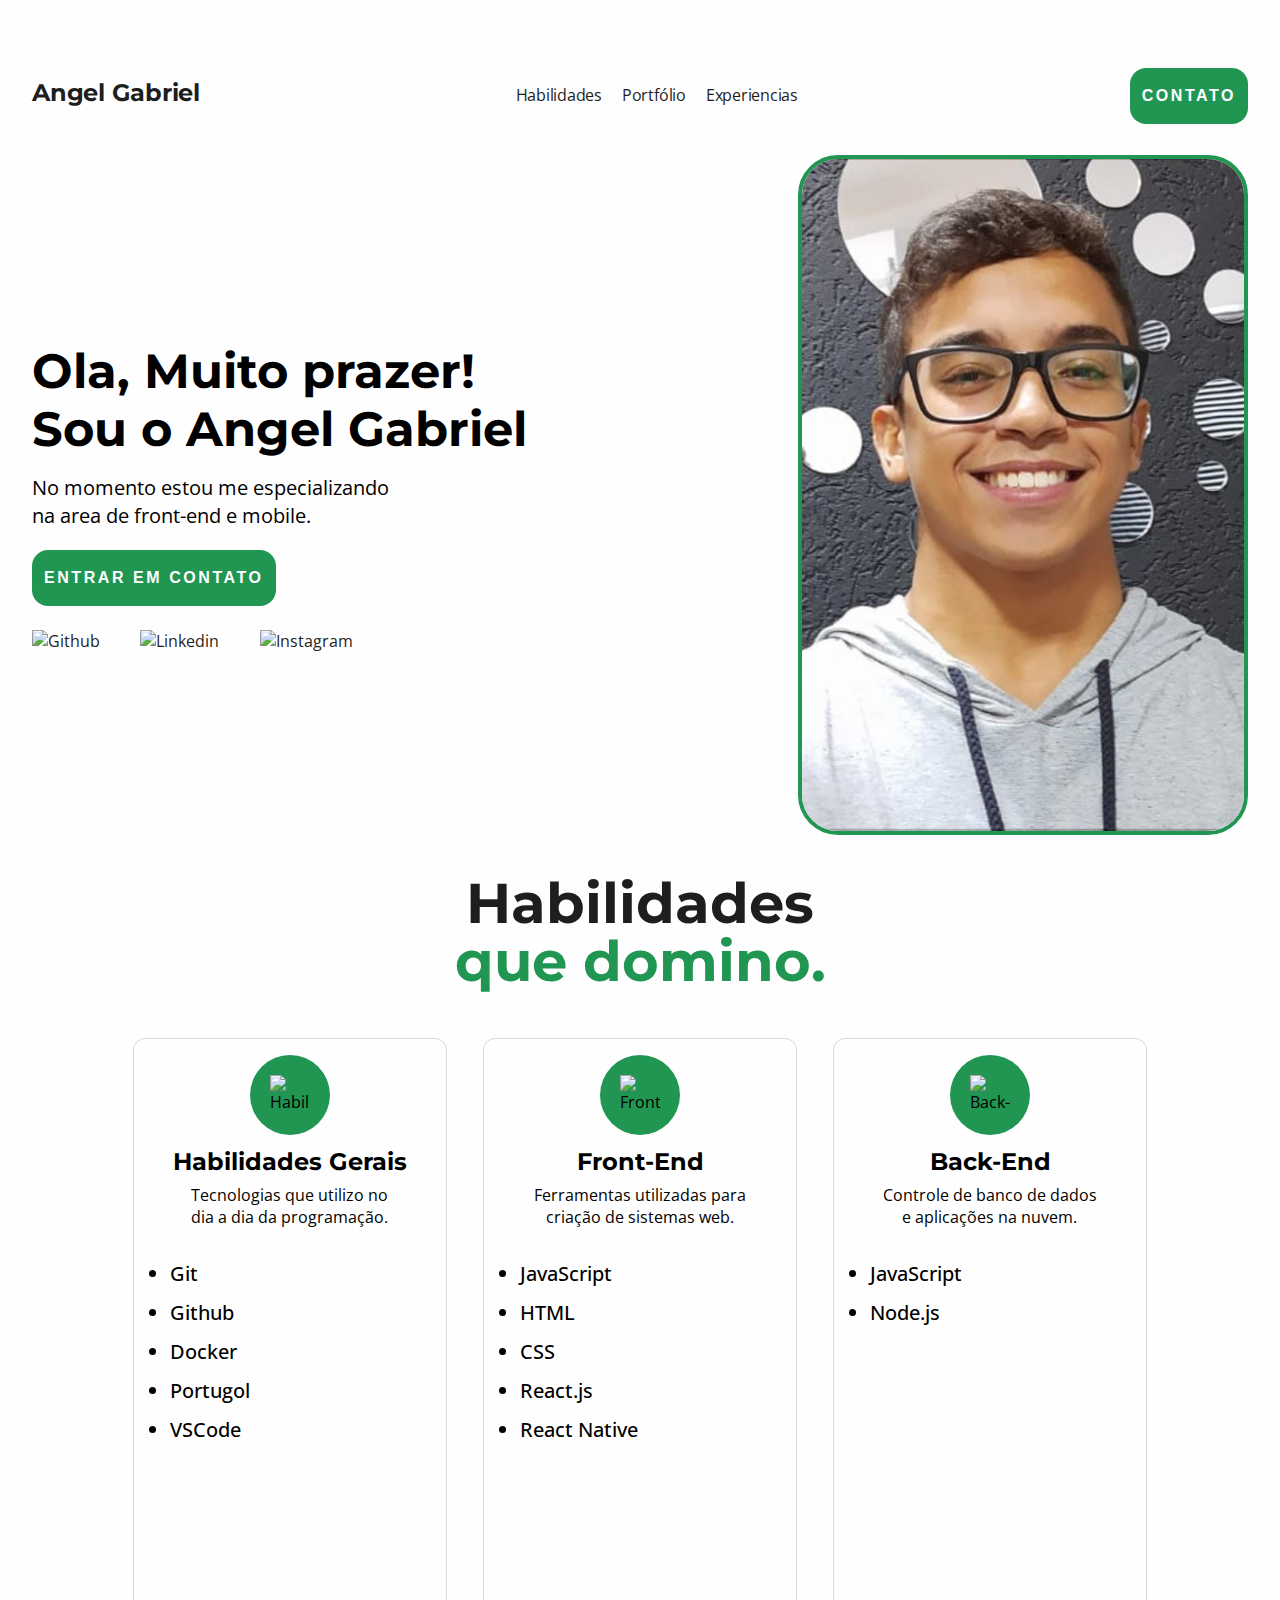
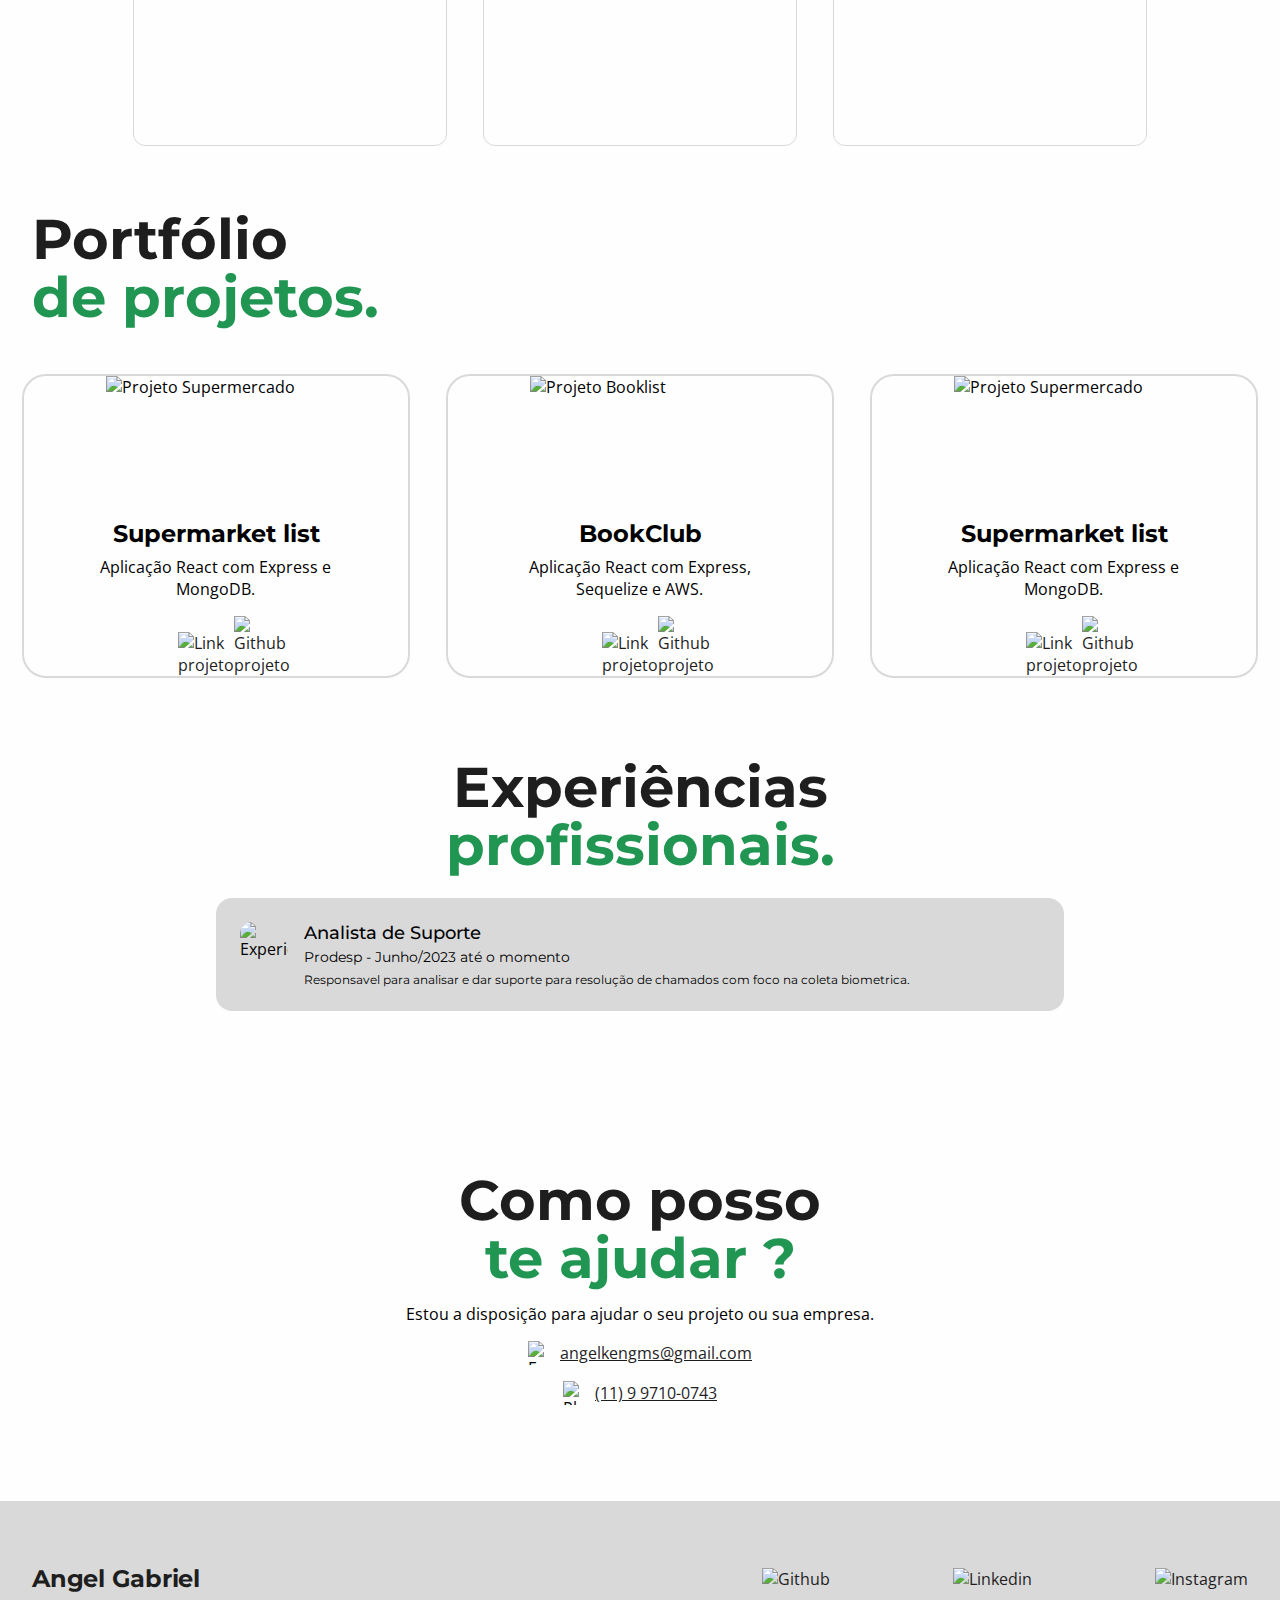
==== file.html @ 3e3e3cf8 "personalize  size with my info and link a tags" ====
<!DOCTYPE html>
<html>
  <head>
    <title>.</title>
    <link rel="stylesheet" href="style.css" />
    <script src="index.js"></script>
  </head>
  <body>
    <div class="root-container">
      <div class="content-container">
        <section class="section-hero">
          <div class="barra-navegacao">
            <h2 class="titulo-navegacao">Angel Gabriel</h2>
            <div>
              <a
                class="links-navegacao"
                onclick="onClickScrollTo('section-abilities')"
                >Habilidades</a
              >
              <a
                class="links-navegacao"
                onclick="onClickScrollTo('section-portfolio')"
                >Portfólio</a
              >
              <a
                class="links-navegacao"
                onclick="onClickScrollTo('section-experiences')"
                >Experiencias</a
              >
            </div>
            <button onclick="onClickScrollTo('section-contact')">
              CONTATO
            </button>
          </div>
          <div class="hero-info">
            <div>
              <h1 class="hero-info-title">
                Ola, Muito prazer! <br />
                Sou o Angel Gabriel
              </h1>
              <p class="hero-info-subtitle">
                No momento estou me especializando na area de front-end e
                mobile.
              </p>
              <button onclick="onClickScrollTo('section-contact')">
                ENTRAR EM CONTATO
              </button>
              <div class="hero-info-icons-container">
                <a onclick="onClickLink('https://github.com/AngelDGabriel')">
                  <img
                    alt="Github"
                    class="hero-info-icons-img"
                    src="https://cdn-icons-png.flaticon.com/512/733/733609.png"
                  />
                </a>
                <a onclick="onClickLink('https://www.linkedin.com/in/angel-gabriel-matos-6109b3266/')">
                  <img
                    alt="Linkedin"
                    class="hero-info-icons-img"
                    src="https://cdn.iconscout.com/icon/free/png-512/free-linkedin-192-739517.png?f=avif&w=256"
                  />
                </a>
                <a onclick="onClickLink('https://www.instagram.com/angeldgabriel')">
                  <img
                    alt="Instagram"
                    class="hero-info-icons-img"
                    src="https://cdn.iconscout.com/icon/free/png-512/free-instagram-1464521-1239436.png?f=avif&w=256"
                  />
                </a>
              </div>
            </div>
            <div>
              <img class="hero-info-image" src="foto.jpg" alt="Foto" />
            </div>
          </div>
        </section>
        <section class="section-abilities" id="section-abilities">
          <h2>Habilidades</h2>
          <h2 class="verde">que domino.</h2>
          <div class="ability-cards-container">
            <div class="ability-card">
              <div class="ability-card-icon-container">
                <img
                  class="ability-card-icon-img"
                  src="icon1.png"
                  alt="Habilidades Gerais"
                />
              </div>
              <h5>Habilidades Gerais</h5>
              <p class="card">
                Tecnologias que utilizo no dia a dia da programação.
              </p>
              <ul class="ability-list">
                <li>Git</li>
                <li>Github</li>
                <li>Docker</li>
                <li>Portugol</li>
                <li>VSCode</li>
              </ul>
            </div>
            <div class="ability-card">
              <div class="ability-card-icon-container">
                <img
                  class="ability-card-icon-img"
                  src="icon2.png"
                  alt="Front-End"
                />
              </div>
              <h5>Front-End</h5>
              <p class="card">
                Ferramentas utilizadas para criação de sistemas web.
              </p>
              <ul class="ability-list">
                <li>JavaScript</li>
                <li>HTML</li>
                <li>CSS</li>
                <li>React.js</li>
                <li>React Native</li>
              </ul>
            </div>
            <div class="ability-card">
              <div class="ability-card-icon-container">
                <img
                  class="ability-card-icon-img"
                  src="icon3.png"
                  alt="Back-End"
                />
              </div>
              <h5>Back-End</h5>
              <p class="card">
                Controle de banco de dados e aplicações na nuvem.
              </p>
              <ul class="ability-list">
                <li>JavaScript</li>
                <li>Node.js</li>
              </ul>
            </div>
          </div>
        </section>
        <section class="section-portfolio" id="section-portfolio">
          <h2>Portfólio</h2>
          <h2 class="verde">de projetos.</h2>
          <div class="section-portfolio-grid">
            <div class="section-portfolio-card">
              <img
                class="section-portfolio-img"
                src="projeto1.png"
                alt="Projeto Supermercado"
              />
              <h5>Supermarket list</h5>
              <p class="card">Aplicação React com Express e MongoDB.</p>
              <div class="section-portfolio-card-list">
                <a>
                  <img
                    class="section-portfolio-card-icon-image"
                    src="https://cdn-icons-png.flaticon.com/512/7046/7046086.png"
                    alt="Link projeto"
                  />
                </a>
                <a>
                  <img
                    class="section-portfolio-card-icon-image"
                    src="https://cdn-icons-png.flaticon.com/512/25/25231.png"
                    alt="Github projeto"
                  />
                </a>
              </div>
            </div>
            <div class="section-portfolio-card">
              <img
                class="section-portfolio-img"
                src="projeto2.png"
                alt="Projeto Booklist"
              />
              <h5>BookClub</h5>
              <p class="card">Aplicação React com Express, Sequelize e AWS.</p>
              <div class="section-portfolio-card-list">
                <a>
                  <img
                    class="section-portfolio-card-icon-image"
                    src="https://cdn-icons-png.flaticon.com/512/7046/7046086.png"
                    alt="Link projeto"
                  />
                </a>
                <a>
                  <img
                    class="section-portfolio-card-icon-image"
                    src="https://cdn-icons-png.flaticon.com/512/25/25231.png"
                    alt="Github projeto"
                  />
                </a>
              </div>
            </div>
            <div class="section-portfolio-card">
              <img
                class="section-portfolio-img"
                src="projeto1.png"
                alt="Projeto Supermercado"
              />
              <h5>Supermarket list</h5>
              <p class="card">Aplicação React com Express e MongoDB.</p>
              <div class="section-portfolio-card-list">
                <a>
                  <img
                    class="section-portfolio-card-icon-image"
                    src="https://cdn-icons-png.flaticon.com/512/7046/7046086.png"
                    alt="Link projeto"
                  />
                </a>
                <a>
                  <img
                    class="section-portfolio-card-icon-image"
                    src="https://cdn-icons-png.flaticon.com/512/25/25231.png"
                    alt="Github projeto"
                  />
                </a>
              </div>
            </div>
          </div>
        </section>
        <section class="section-experiences" id="section-experiences">
          <h2>Experiências</h2>
          <h2 class="verde">profissionais.</h2>
          <div class="section-experiences-card">
            <img
              class="section-experiences-card-img"
              src="https://solucoes.prodesp.sp.gov.br/wp-content/uploads/2022/12/ProdespRoxo-V.png"
              alt="Experiencia"
            />
            <div class="section-experiences-card-text-container">
              <h6 class="section-experiences-card-title">
                Analista de Suporte
              </h6>
              <p class="section-experiences-card-subtitle">
                Prodesp - Junho/2023 até o momento
              </p>
              <p class="section-experiences-card-text">
                Responsavel para analisar e dar suporte para resolução de
                chamados com foco na coleta biometrica.
              </p>
            </div>
          </div>
        </section>
        <section class="section-contact" id="section-contact">
          <h2>Como posso</h2>
          <h2 class="verde">te ajudar ?</h2>
          <p>Estou a disposição para ajudar o seu projeto ou sua empresa.</p>
          <div class="section-contact-item">
            <img
              src="https://cdn.iconscout.com/icon/free/png-512/free-email-2026367-1713640.png?f=avif&w=256"
              alt="E-mail icon"
              class="section-contact-item-icon"
            />
            <a href="malito:angelkengms@gmail.com">angelkengms@gmail.com</a>
          </div>
          <div class="section-contact-item">
            <img
              src="https://cdn.iconscout.com/icon/free/png-512/free-phone-2902615-2411413.png?f=avif&w=256"
              alt="Phone icon"
              class="section-contact-item-icon"
            />
            <a href="tel:(11) 9 9710-0743">(11) 9 9710-0743</a>
          </div>
        </section>
      </div>
    </div>
    <footer>
      <div class="footer-content">
        <h2 class="titulo-navegacao">Angel Gabriel</h2>
        <div class="footer-social-icons-container">
          <a onclick="onClickLink('https://github.com/AngelDGabriel')">
            <img
              alt="Github"
              class="hero-info-icons-img"
              src="https://cdn-icons-png.flaticon.com/512/733/733609.png"
            />
          </a>
          <a onclick="onClickLink('https://www.linkedin.com/in/angel-gabriel-matos-6109b3266/')">
            <img
              alt="Linkedin"
              class="hero-info-icons-img"
              src="https://cdn.iconscout.com/icon/free/png-512/free-linkedin-192-739517.png?f=avif&w=256"
            />
          </a>
          <a onclick="onClickLink('https://www.instagram.com/angeldgabriel')">
            <img
              alt="Instagram"
              class="hero-info-icons-img"
              src="https://cdn.iconscout.com/icon/free/png-512/free-instagram-1464521-1239436.png?f=avif&w=256"
            />
          </a>
        </div>
        </div>
      </div>
    </footer>
  </body>
</html>
---- style.css ----
@import url("https://fonts.googleapis.com/css2?family=Montserrat:wght@100;200;300;400;500;600;700&display=swap");
@import url("https://fonts.googleapis.com/css2?family=Open+Sans:wght@300;500;600;700;800&display=swap");

body {
  font-family: "Open Sans", sans-serif;
  background-color: #fefefe;
  margin: 0px;
  padding: 0px;
  overflow-x: hidden;
}

h1 {
  font-family: "Montserrat", sans-serif;
}

h2 {
  font-family: "Montserrat", sans-serif;
  line-height: 58px;
  font-size: 56px;
  color: #1e1e1e;
  margin: 0px;
  padding: 0px;
}

h2.verde {
  color: #219653;
}

h5 {
  font-family: "Montserrat", sans-serif;
  font-weight: bold;
  font-size: 24px;
  margin: 0px;
}

li {
  font-size: 20px;
  margin-bottom: 12px;
  font-weight: 500;
}

a {
  color: #1e1e1e;
}

button {
  height: 56px;
  border-radius: 16px;
  background-color: #219653;
  border-width: 0px;
  color: #fefefe;
  font-size: 16px;
  font-weight: bold;
  letter-spacing: 0.16rem;
  padding-left: 12px;
  padding-right: 12px;
  cursor: pointer;
}

p.card {
  font-size: 16px;
  margin-top: 8px;
  text-align: center;
  max-width: 70%;
}

footer {
  display: flex;
  width: 100vw;
  height: 156px;
  background-color: #d9d9d9;
  align-items: center;
  justify-content: center;
}
.root-container {
  display: flex;
  width: 100%;
  flex-direction: column;
  align-items: center;
}

.content-container {
  display: flex;
  width: 1216px;
  flex-direction: column;
  align-items: center;
  justify-content: flex-start;
}

.section-hero {
  display: flex;
  flex-direction: column;
  align-items: center;
  justify-content: flex-start;
  width: 100vw;
  height: 90vh;
}

.barra-navegacao {
  display: flex;
  width: 1216px;
  height: 72px;
  flex-direction: row;
  align-items: baseline;
  justify-content: space-between;
  margin-top: 64px;
}

.titulo-navegacao {
  color: #1e1e1e;
  font-size: 24px;
  letter-spacing: -0.015rem;
  font-weight: bold;
}

.links-navegacao {
  color: #1e1e1e;
  font-size: 16px;
  letter-spacing: -0.015rem;
  margin-right: 16px;
  cursor: pointer;
}

.hero-info {
  display: flex;
  flex-direction: row;
  align-items: center;
  justify-content: space-between;
  width: 1216px;
  height: 594px;
  padding-top: 64px;
}

.hero-info-title {
  font-size: 48px;
  font-weight: bold;
  margin: 0px;
}

.hero-info-subtitle {
  font-size: 20px;
  line-height: 28px;
  max-width: 60%;
  margin-top: 16px;
}

.hero-info-image {
  height: 672px;
  width: 442px;
  border-radius: 40px;
  border-color: #219653;
  border-width: 4px;
  border-style: solid;
}

.hero-info-icons-container {
  display: flex;
  flex-direction: row;
  width: 50%;
  align-items: center;
  justify-content: space-between;
  margin-top: 24px;
}

.hero-info-icons-img {
  width: 36px;
  height: 36px;
  cursor: pointer;
}

.section-abilities {
  display: flex;
  flex-direction: column;
  align-items: center;
  justify-content: center;
  width: 100vw;
  padding-top: 64px;
  padding-bottom: 64px;
}

.ability-cards-container {
  display: grid;
  width: 100%;
  column-gap: 36px;
  grid-template-columns: auto auto auto;
  grid-template-rows: auto;
  justify-content: center;
  align-content: center;
  margin-top: 48px;
}

.ability-card {
  display: flex;
  flex-direction: column;
  align-items: center;
  width: 312px;
  height: 690px;
  border-width: 1px;
  border-color: #d9d9d9;
  border-radius: 12px;
  border-style: solid;
  padding-top: 16px;
}

.ability-card-icon-container {
  display: flex;
  justify-content: center;
  align-items: center;
  width: 80px;
  height: 80px;
  border-radius: 40px;
  background-color: #219653;
  margin-bottom: 12px;
}

.ability-card-icon-img {
  width: 40px;
  height: 40px;
}

.ability-list {
  width: 90%;
}

.section-portfolio {
  display: flex;
  width: 100%;
  flex-direction: column;
  align-items: flex-start;
  justify-content: flex-start;
}

.section-portfolio-grid {
  display: grid;
  width: 100%;
  column-gap: 36px;
  grid-template-columns: auto auto auto;
  grid-template-rows: auto;
  justify-content: center;
  align-content: center;
  margin-top: 48px;
}

.section-portfolio-card {
  display: flex;
  align-items: center;
  justify-content: center;
  flex-direction: column;
  width: 384px;
  height: 300px;
  border-width: 2px;
  border-color: #d9d9d9;
  border-style: solid;
  border-radius: 24px;
}

.section-portfolio-img {
  width: 220px;
  height: 156px;
  margin-bottom: 12px;
}

.section-portfolio-card-list {
  display: flex;
  flex-direction: row;
  width: 20%;
  align-items: baseline;
  justify-content: space-between;
}

.section-portfolio-card-icon-image {
  width: 24px;
  height: 24px;
}

.section-experiences {
  display: flex;
  flex-direction: column;
  align-items: center;
  justify-content: center;
  padding-top: 80px;
  padding-bottom: 80px;
  width: 100%;
}

.section-experiences-card {
  display: flex;
  flex-direction: row;
  align-items: flex-start;
  justify-content: flex-start;
  width: 800px;
  background-color: #d9d9d9;
  border-radius: 16px;
  margin-top: 24px;
  padding: 24px;
}

.section-experiences-card-img {
  width: 48px;
  height: 48px;
  border-radius: 12px;
}

.section-experiences-card-text-container {
  display: flex;
  flex-direction: column;
  align-items: flex-start;
  justify-content: flex-start;
  margin-left: 16px;
}

.section-experiences-card-title {
  font-family: "Montserrat", sans-serif;
  font-size: 18px;
  font-weight: 500;
  margin: 0;
}

.section-experiences-card-subtitle {
  font-family: "Montserrat", sans-serif;
  font-size: 14px;
  margin: 4px 0px 0px;
}

.section-experiences-card-text {
  font-family: "Montserrat", sans-serif;
  font-size: 12px;
  margin: 0;
  margin: 6px 0px 0px;
}

.section-contact {
  display: flex;
  flex-direction: column;
  align-items: center;
  justify-content: center;
  padding-top: 80px;
  padding-bottom: 80px;
  width: 100%;
}

.section-contact-item {
  display: flex;
  flex-direction: row;
  align-items: center;
  justify-content: center;
  margin-bottom: 16px;
}

.section-contact-item-icon {
  width: 24px;
  height: 24px;
  margin-right: 8px;
}

.footer-content {
  display: flex;
  flex-direction: row;
  width: 1216px;
  height: 100%;
  align-items: center;
  justify-content: space-between;
}

.footer-social-icons-container {
  display: flex;
  flex-direction: row;
  align-items: center;
  justify-content: space-between;
  width: 40%;
}
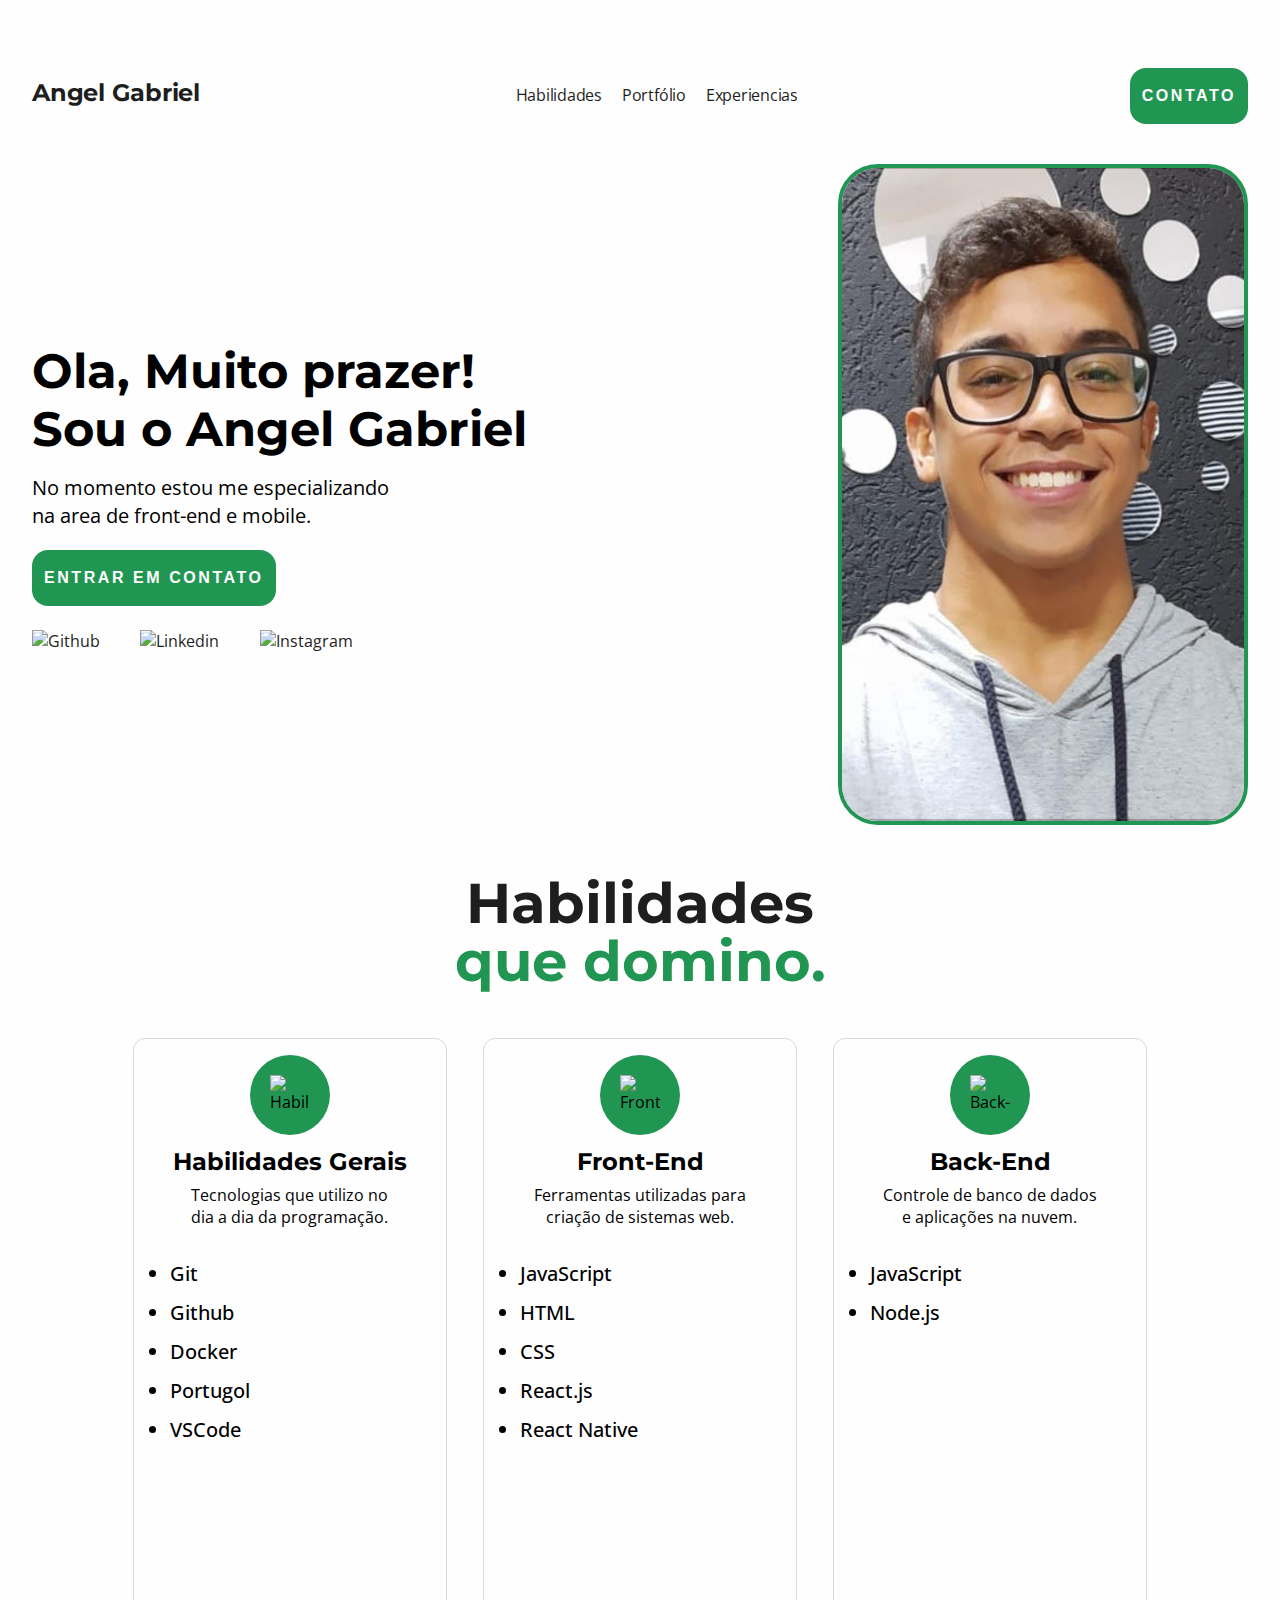
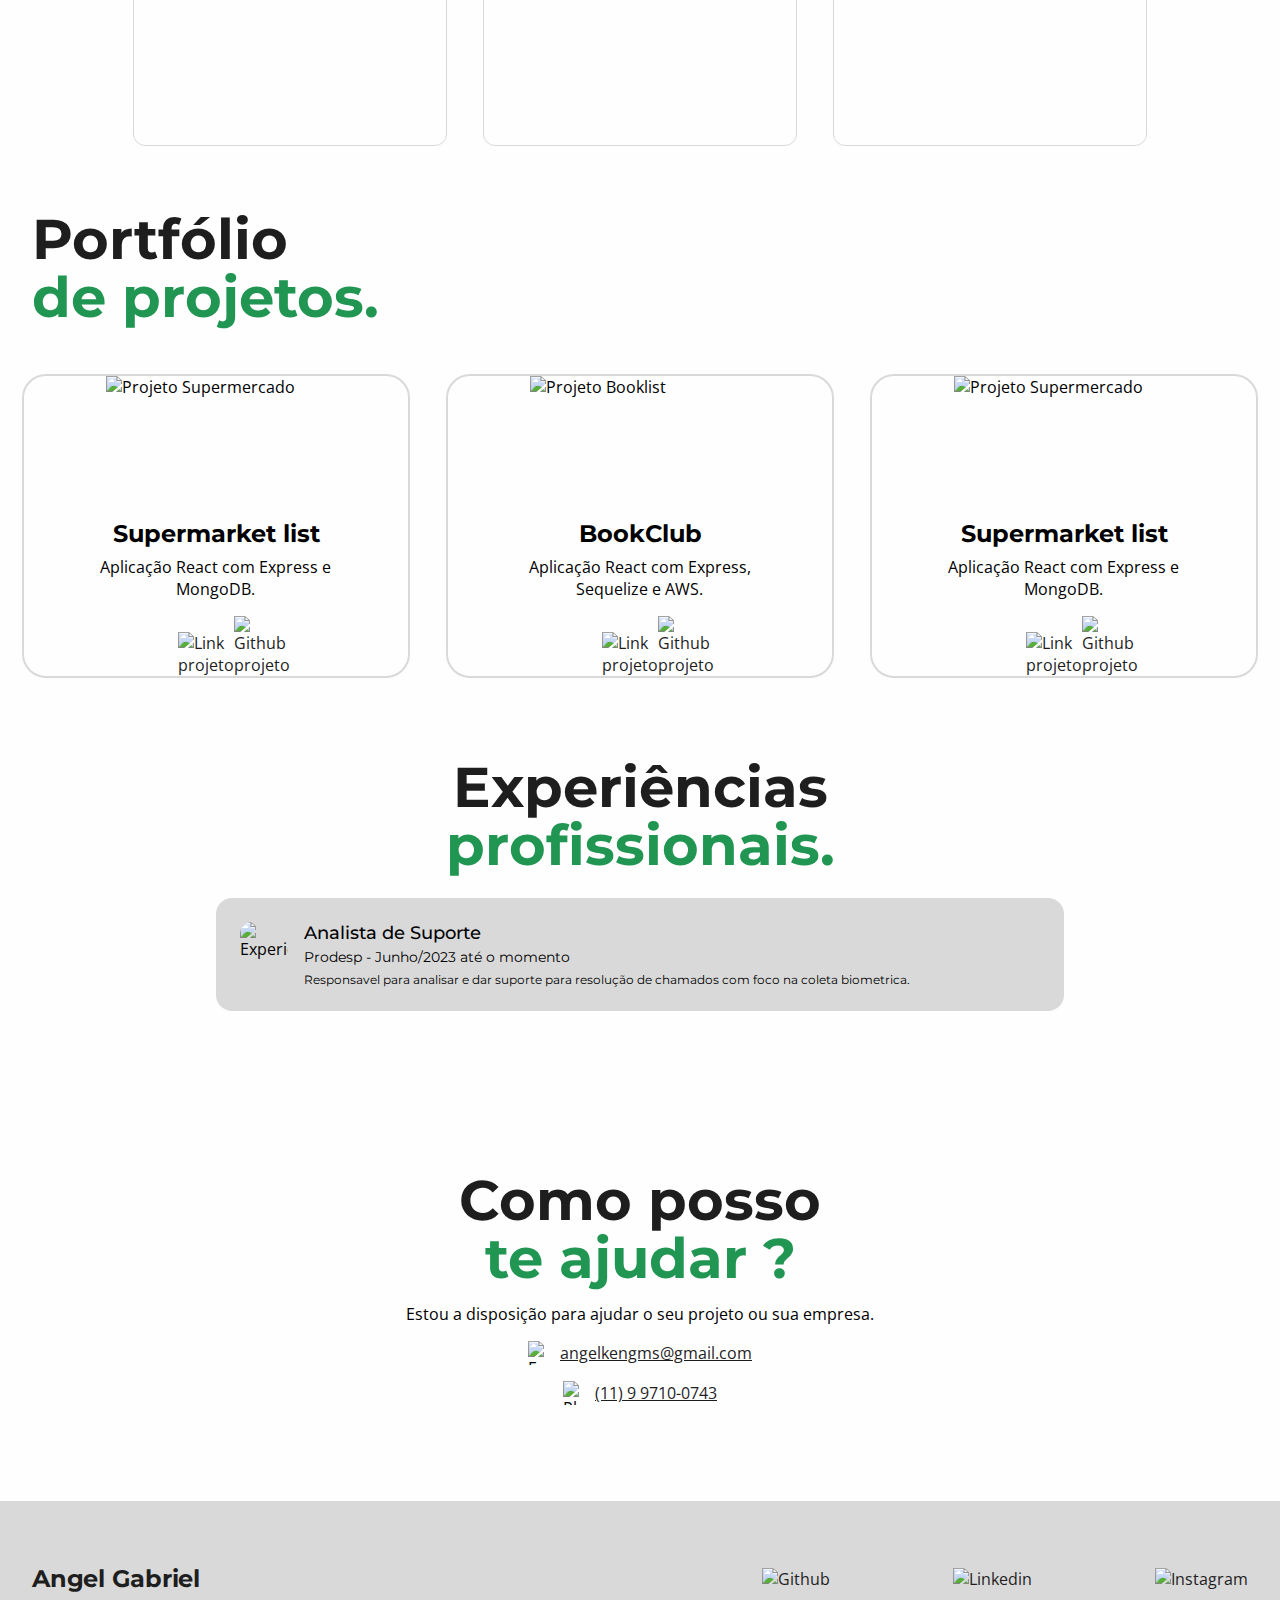
==== commit 3e90a34f: "feat: initial mobile media query implement" ====
--- a/file.html
+++ b/file.html
@@ -3,6 +3,7 @@
   <head>
     <title>.</title>
     <link rel="stylesheet" href="style.css" />
+    <link rel="stylesheet" href="mobile.css" />
     <script src="index.js"></script>
   </head>
   <body>
@@ -33,7 +34,7 @@
             </button>
           </div>
           <div class="hero-info">
-            <div>
+            <div class="hero-info-text-container">
               <h1 class="hero-info-title">
                 Ola, Muito prazer! <br />
                 Sou o Angel Gabriel
@@ -82,7 +83,7 @@
               <div class="ability-card-icon-container">
                 <img
                   class="ability-card-icon-img"
-                  src="icon1.png"
+                  src="icons/icon1.png"
                   alt="Habilidades Gerais"
                 />
               </div>
@@ -102,7 +103,7 @@
               <div class="ability-card-icon-container">
                 <img
                   class="ability-card-icon-img"
-                  src="icon2.png"
+                  src="icons/icon2.png"
                   alt="Front-End"
                 />
               </div>
@@ -122,7 +123,7 @@
               <div class="ability-card-icon-container">
                 <img
                   class="ability-card-icon-img"
-                  src="icon3.png"
+                  src="icons/icon3.png"
                   alt="Back-End"
                 />
               </div>
@@ -144,7 +145,7 @@
             <div class="section-portfolio-card">
               <img
                 class="section-portfolio-img"
-                src="projeto1.png"
+                src="icons/projeto1.png"
                 alt="Projeto Supermercado"
               />
               <h5>Supermarket list</h5>
@@ -169,7 +170,7 @@
             <div class="section-portfolio-card">
               <img
                 class="section-portfolio-img"
-                src="projeto2.png"
+                src="icons/projeto2.png"
                 alt="Projeto Booklist"
               />
               <h5>BookClub</h5>
@@ -194,7 +195,7 @@
             <div class="section-portfolio-card">
               <img
                 class="section-portfolio-img"
-                src="projeto1.png"
+                src="icons/projeto1.png"
                 alt="Projeto Supermercado"
               />
               <h5>Supermarket list</h5>
@@ -294,4 +295,4 @@
       </div>
     </footer>
   </body>
-</html>
+</html>--- a/style.css
+++ b/style.css
@@ -92,7 +92,7 @@
   flex-direction: column;
   align-items: center;
   justify-content: flex-start;
-  width: 100vw;
+  width: 100%;
   height: 90vh;
 }
 
@@ -145,8 +145,8 @@
 }
 
 .hero-info-image {
-  height: 672px;
-  width: 442px;
+  height: 100%;
+  width: 402px;
   border-radius: 40px;
   border-color: #219653;
   border-width: 4px;
--- a/mobile.css
+++ b/mobile.css
@@ -0,0 +1,98 @@
+@media only screen and (max-device-width: 450px) {
+  h1 {
+    text-align: center;
+  }
+
+  button {
+    height: 80px;
+    font-size: 24px;
+    padding-left: 12px;
+    padding-right: 12px;
+  }
+
+  .content-container {
+    width: 96vw;
+    max-width: 96vw;
+  }
+
+  .barra-navegacao {
+    width: 100%;
+    margin-top: 24px;
+  }
+
+  .titulo-navegacao {
+    font-size: 32px;
+  }
+
+  .links-navegacao {
+    display: none;
+  }
+
+  .section-hero {
+    height: 56vh;
+  }
+
+  .hero-info-title {
+    font-size: 56px;
+    margin-top: 12px;
+  }
+
+  .hero-info-subtitle {
+    font-size: 32px;
+    line-height: 36px;
+    max-width: 70%;
+    margin-bottom: 40px;
+  }
+
+  .hero-info-text-container {
+    display: flex;
+    flex-direction: column;
+    align-items: center;
+    justify-content: center;
+    text-align: center;
+    width: 100%;
+    margin-top: 24px;
+  }
+
+  .hero-info {
+    width: 100%;
+    flex-direction: column-reverse;
+    align-items: center;
+    justify-content: center;
+    margin-top: 140px;
+  }
+
+  .hero-info-image {
+    width: 300px;
+  }
+
+  .ability-cards-container {
+    row-gap: 36px;
+    grid-template-columns: auto;
+    margin-top: 12px;
+  }
+
+  .section-portfolio-grid {
+    row-gap: 36px;
+    grid-template-columns: auto;
+    margin-top: 24px;
+  }
+
+  .section-experiences-card {
+    width: 90%;
+  }
+
+  .footer-content {
+    width: 96%;
+  }
+
+  .hero-info-icons-img {
+    width: 56px;
+    height: 56px;
+  }
+
+  .hero-info-icons-container {
+    margin-top: 40px;
+    width: 60%;
+  }
+}
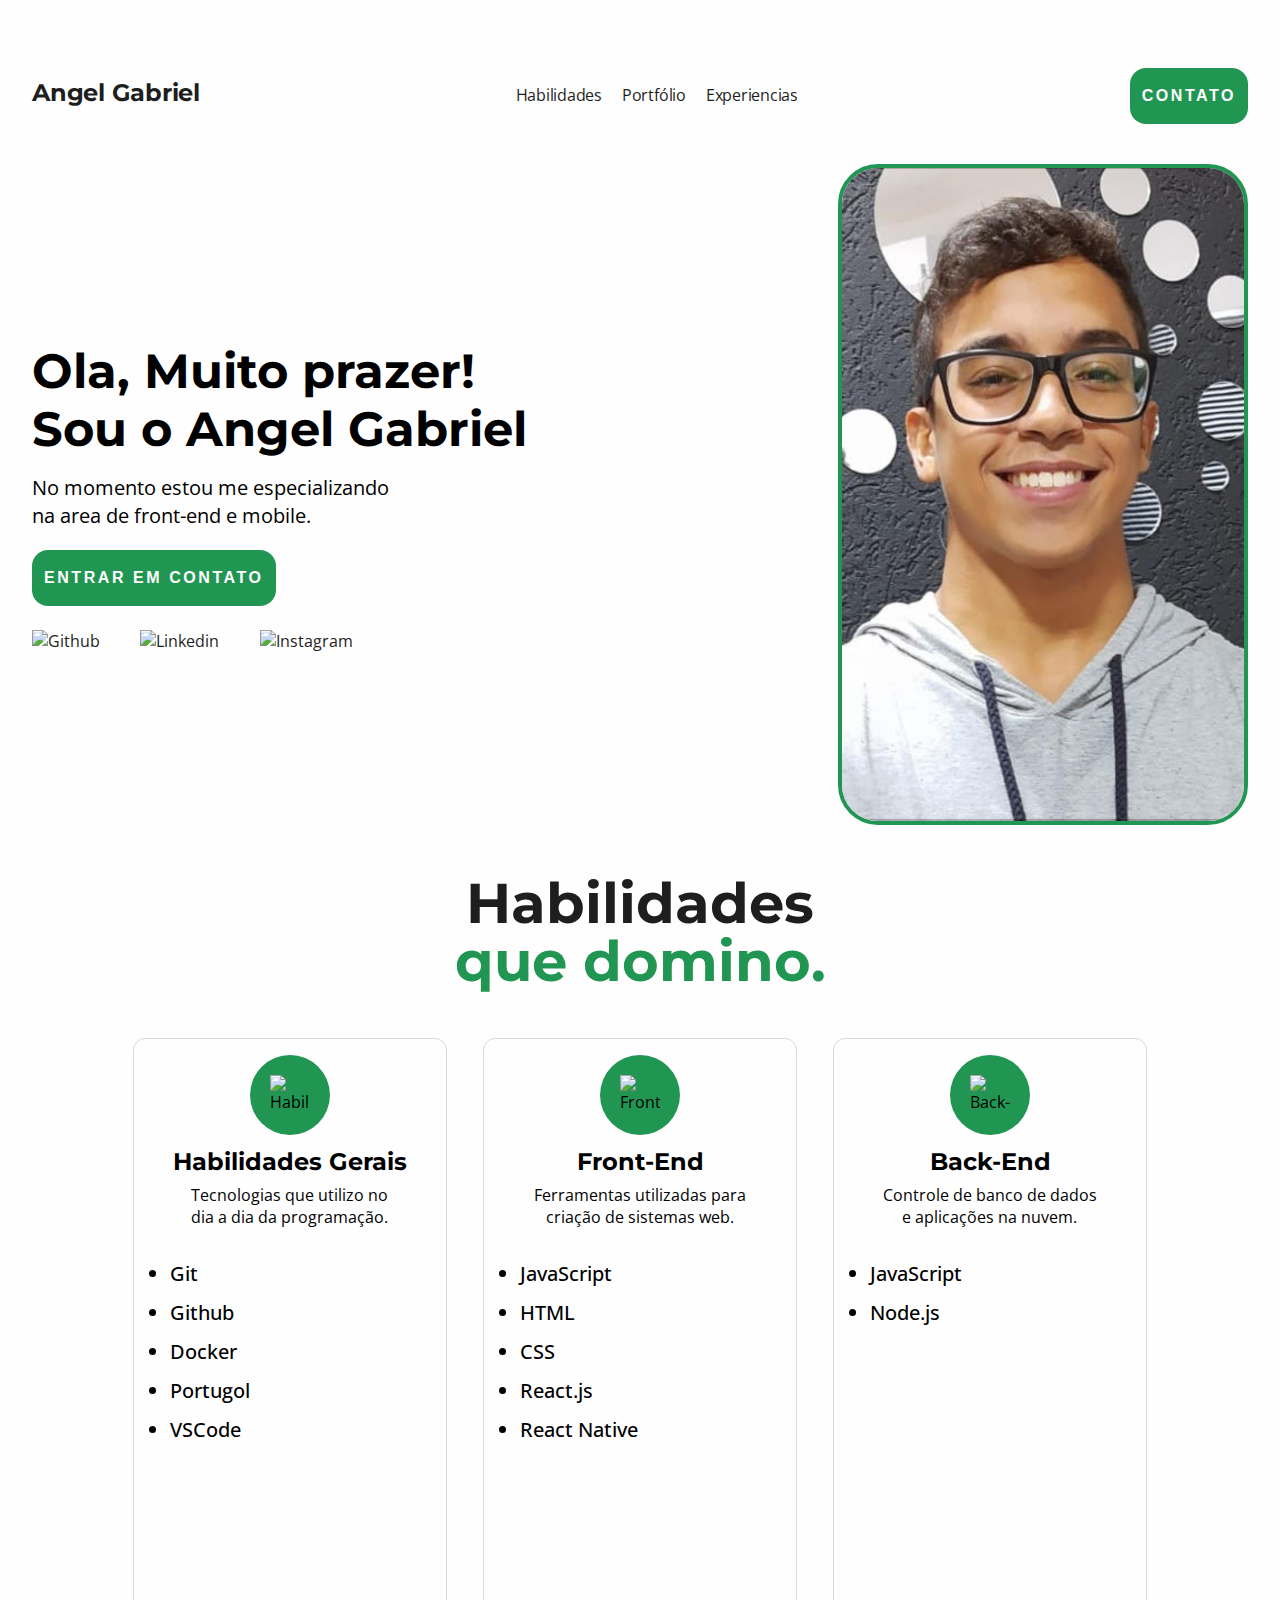
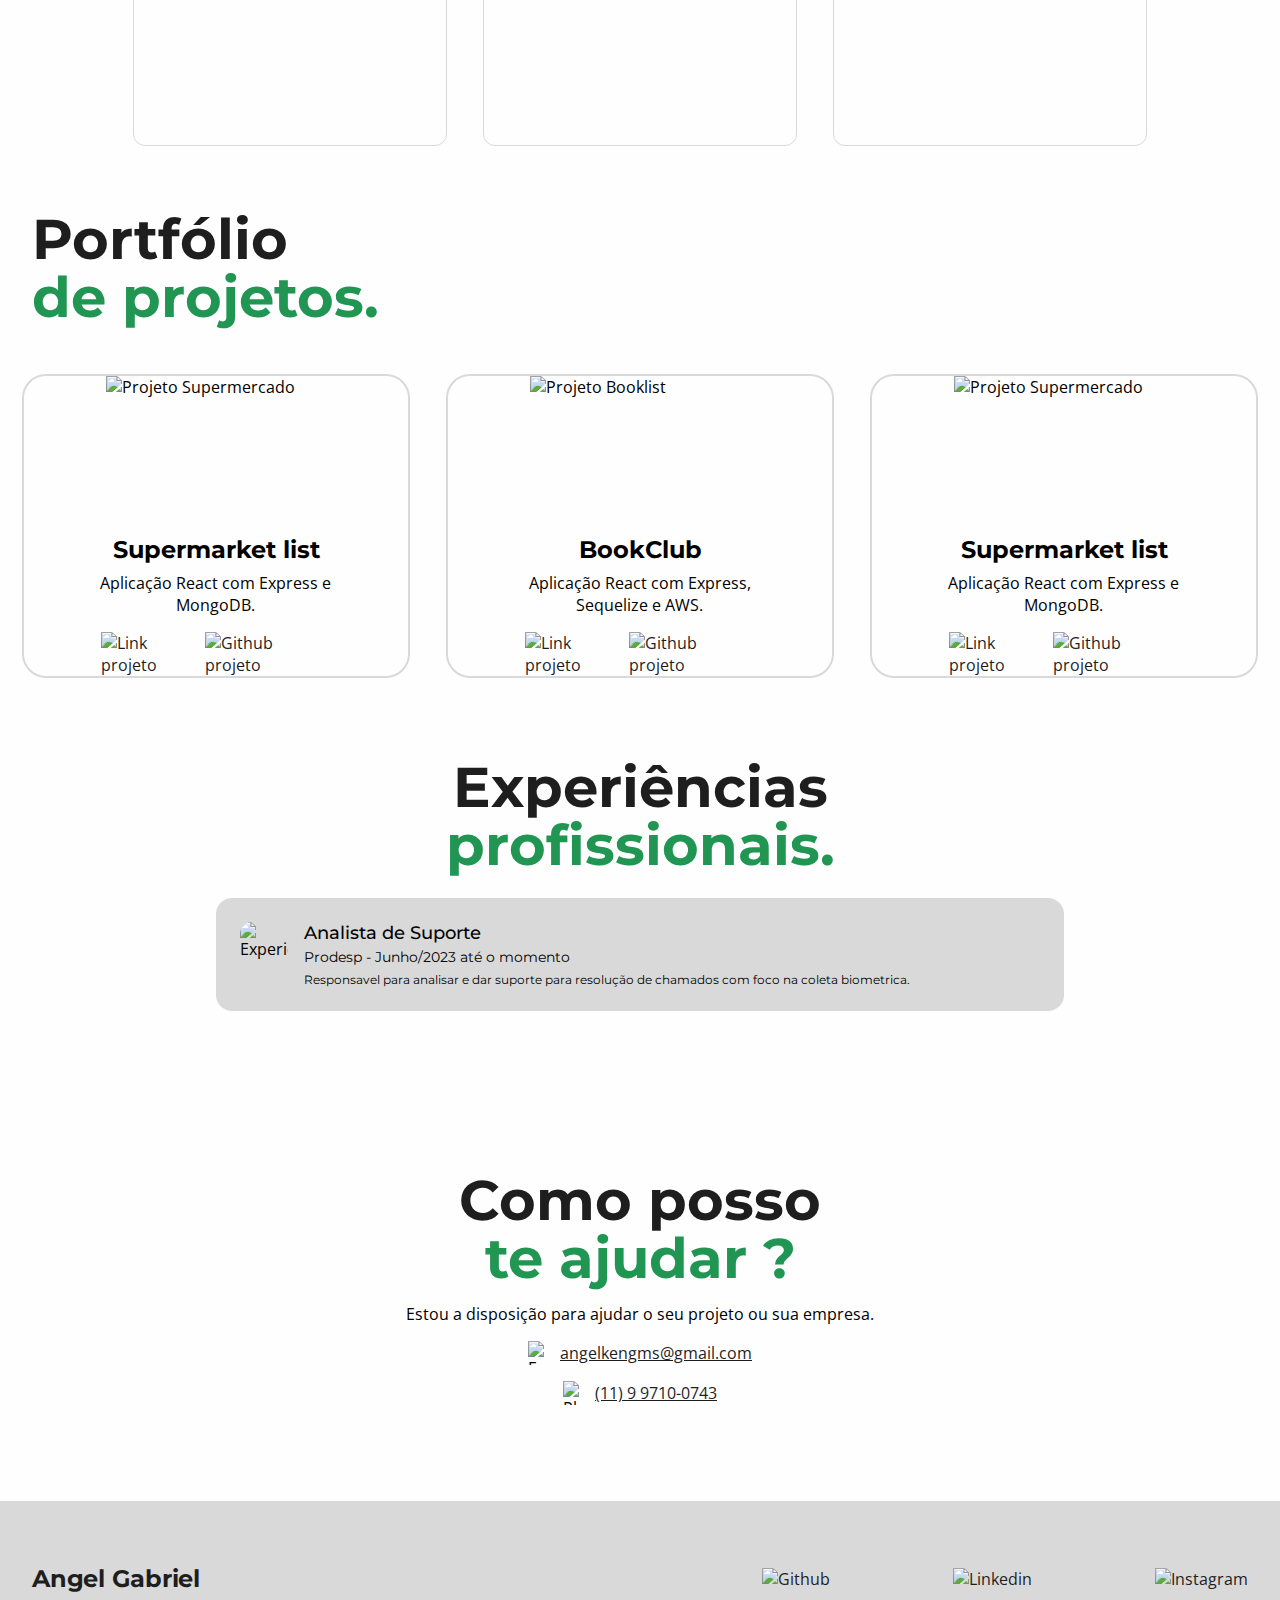
==== commit 900338a2: "feat: mobile css for portfolio section" ====
--- a/file.html
+++ b/file.html
@@ -150,7 +150,7 @@
               />
               <h5>Supermarket list</h5>
               <p class="card">Aplicação React com Express e MongoDB.</p>
-              <div class="section-portfolio-card-list">
+              <div class="section-portfolio-card-links">
                 <a>
                   <img
                     class="section-portfolio-card-icon-image"
@@ -175,7 +175,7 @@
               />
               <h5>BookClub</h5>
               <p class="card">Aplicação React com Express, Sequelize e AWS.</p>
-              <div class="section-portfolio-card-list">
+              <div class="section-portfolio-card-links">
                 <a>
                   <img
                     class="section-portfolio-card-icon-image"
@@ -200,7 +200,7 @@
               />
               <h5>Supermarket list</h5>
               <p class="card">Aplicação React com Express e MongoDB.</p>
-              <div class="section-portfolio-card-list">
+              <div class="section-portfolio-card-links">
                 <a>
                   <img
                     class="section-portfolio-card-icon-image"
--- a/style.css
+++ b/style.css
@@ -260,10 +260,10 @@
   margin-bottom: 12px;
 }
 
-.section-portfolio-card-list {
-  display: flex;
-  flex-direction: row;
-  width: 20%;
+.section-portfolio-card-links {
+  display: flex;
+  flex-direction: row;
+  width: 60%;
   align-items: baseline;
   justify-content: space-between;
 }
--- a/mobile.css
+++ b/mobile.css
@@ -1,6 +1,22 @@
 @media only screen and (max-device-width: 450px) {
   h1 {
     text-align: center;
+  }
+
+  h2 {
+    line-height: 68px;
+    font-size: 64px;
+  }
+
+  h5 {
+    font-size: 36px;
+  }
+
+  p.card {
+    font-size: 24px;
+    margin-top: 12px;
+    text-align: center;
+    max-width: 70%;
   }
 
   button {
@@ -11,8 +27,8 @@
   }
 
   .content-container {
-    width: 96vw;
-    max-width: 96vw;
+    width: 94vw;
+    max-width: 94vw;
   }
 
   .barra-navegacao {
@@ -59,7 +75,7 @@
     flex-direction: column-reverse;
     align-items: center;
     justify-content: center;
-    margin-top: 140px;
+    margin-top: 156px;
   }
 
   .hero-info-image {
@@ -67,15 +83,46 @@
   }
 
   .ability-cards-container {
-    row-gap: 36px;
-    grid-template-columns: auto;
-    margin-top: 12px;
+    row-gap: 55px;
+    justify-content: space-between;
+    grid-template-columns: auto auto;
+    margin-top: 44px;
+    width: 100%;
+  }
+
+  .ability-card {
+    display: flex;
+    flex-direction: column;
+    align-items: center;
+    width: 44vw;
+    height: auto;
+    padding-top: 16px;
   }
 
   .section-portfolio-grid {
     row-gap: 36px;
-    grid-template-columns: auto;
-    margin-top: 24px;
+    grid-template-columns: auto auto;
+    justify-content: space-between;
+    margin-top: 40px;
+  }
+
+  .section-portfolio-card {
+    display: flex;
+    align-items: center;
+    justify-content: center;
+    flex-direction: column;
+    width: 46vw;
+    height: auto;
+    padding: 24px 0px;
+  }
+
+  .section-portfolio-card-links {
+    width: 40%;
+  }
+
+  .section-portfolio-card-icon-image {
+    width: 40px;
+    height: auto;
   }
 
   .section-experiences-card {
@@ -95,4 +142,11 @@
     margin-top: 40px;
     width: 60%;
   }
+
+  .section-abilities {
+    align-items: flex-start;
+    justify-content: flex-start;
+    width: 100%;
+    margin-top: 30vw;
+  }
 }
